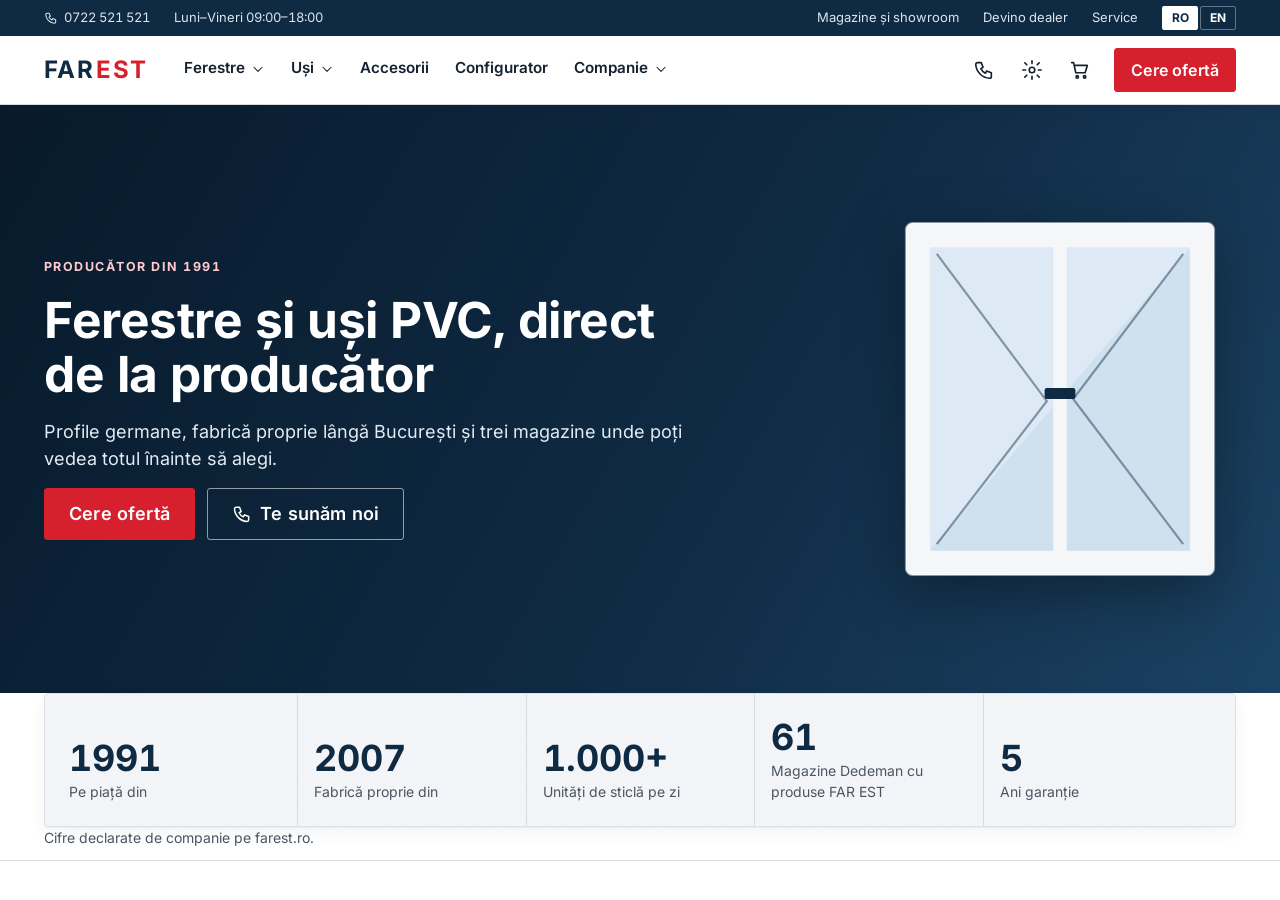
==== mockup/corporate/index.html @ a94e7048 "WebMCP: publish the shop as a tool contract (navigator.modelContext) for in-browser AI agents; sw v4" ====
<!doctype html>
<html lang="ro" data-ambient="off" data-skin="corporate">
<head>
<meta charset="utf-8">
<!-- Same app, different skin. Paths are relative to the parent folder; clicks on #hash links are handled in corporate/js/skin.js. -->
<base href="../">
<meta name="viewport" content="width=device-width, initial-scale=1">
<title>FAR EST · Corporate</title>
<meta name="robots" content="noindex, nofollow">
<meta name="description" content="Corporate design variant of the FAR EST windows and doors webshop.">
<meta name="theme-color" content="#0f2a43">
<script>/* before the first paint: the attributes applyEnv() (js/app.js) sets from data/config.js layouts, so the frame, header and tab bar are laid out once and do not move when the app boots */
(function(){var d=document.documentElement,s={};try{s=JSON.parse(localStorage.getItem('farest.corp.v1'))||{}}catch(e){}
var w=innerWidth,l=s.layout||'auto',e=l!=='auto'?l:w>=1100?'wide':w>=700?'regular':'compact',W={compact:420,regular:860,wide:1280};
d.dataset.layout=l;d.dataset.eff=e;d.dataset.nav=e==='compact'?'tabs':'bar';d.style.setProperty('--cols',{compact:1,regular:2,wide:3}[e]);d.style.setProperty('--frame-w',l==='auto'?'100%':W[l]+'px');})();</script>
<link rel="manifest" href="manifest.webmanifest">
<link rel="icon" href="icons/icon.svg" type="image/svg+xml">
<link rel="apple-touch-icon" href="icons/icon.svg">
<link rel="stylesheet" href="css/fonts.css">
<link rel="stylesheet" href="css/tokens.css">
<link rel="stylesheet" href="css/base.css">
<link rel="stylesheet" href="css/surfaces.css">
<link rel="stylesheet" href="css/layout.css">
<link rel="stylesheet" href="css/components.css">
<link rel="stylesheet" href="css/overlays.css">
<link rel="stylesheet" href="css/configurator.css">
<link rel="stylesheet" href="css/glass.css">
<link rel="stylesheet" href="css/chrome.css">
<link rel="stylesheet" href="css/motion.css">
<link rel="stylesheet" href="corporate/css/corporate.css">
</head>
<body>
<div id="device">
  <div id="frame">
    <a class="skip" href="#view" data-action="skip">Skip</a>
    <header id="top" class="top acrylic thick"></header>
    <main id="view" tabindex="-1"></main>
    <footer id="foot" class="foot"></footer>
    <nav id="tabs" class="tabs acrylic thick" aria-label="Main"></nav>
  </div>
  <div id="overlays"></div>
  <div id="toasts" aria-live="polite"></div>
</div>
<script src="data/config.js"></script>
<script src="data/catalog.js"></script>
<script src="data/content.js"></script>
<script src="corporate/js/skin.js"></script>
<script src="js/core/util.js"></script>
<script src="js/core/parse.js"></script>
<script src="js/core/store.js"></script>
<script src="js/core/loader.js"></script>
<script src="js/core/i18n.js"></script>
<script src="js/core/api.js"></script>
<script src="js/core/router.js"></script>
<script src="js/core/actions.js"></script>
<script src="js/ui/icons.js"></script>
<script src="js/ui/ambient.js"></script>
<script src="js/ui/glass.js"></script>
<script src="js/ui/chrome.js"></script>
<script src="js/ui/motion.js"></script>
<script src="js/ui/toast.js"></script>
<script src="js/ui/overlay.js"></script>
<script src="js/ui/components.js"></script>
<script src="js/views/overlays.js"></script>
<script src="js/cfg/rules.js"></script>
<script src="js/cfg/draw.js"></script>
<script src="js/cfg/projects.js"></script>
<script src="js/views/pages.js"></script>
<script src="js/views/configurator.js"></script>
<script src="corporate/js/header.js"></script>
<script src="corporate/js/home.js"></script>
<script src="js/app.js"></script>
<script src="js/core/webmcp.js"></script>
</body>
</html>
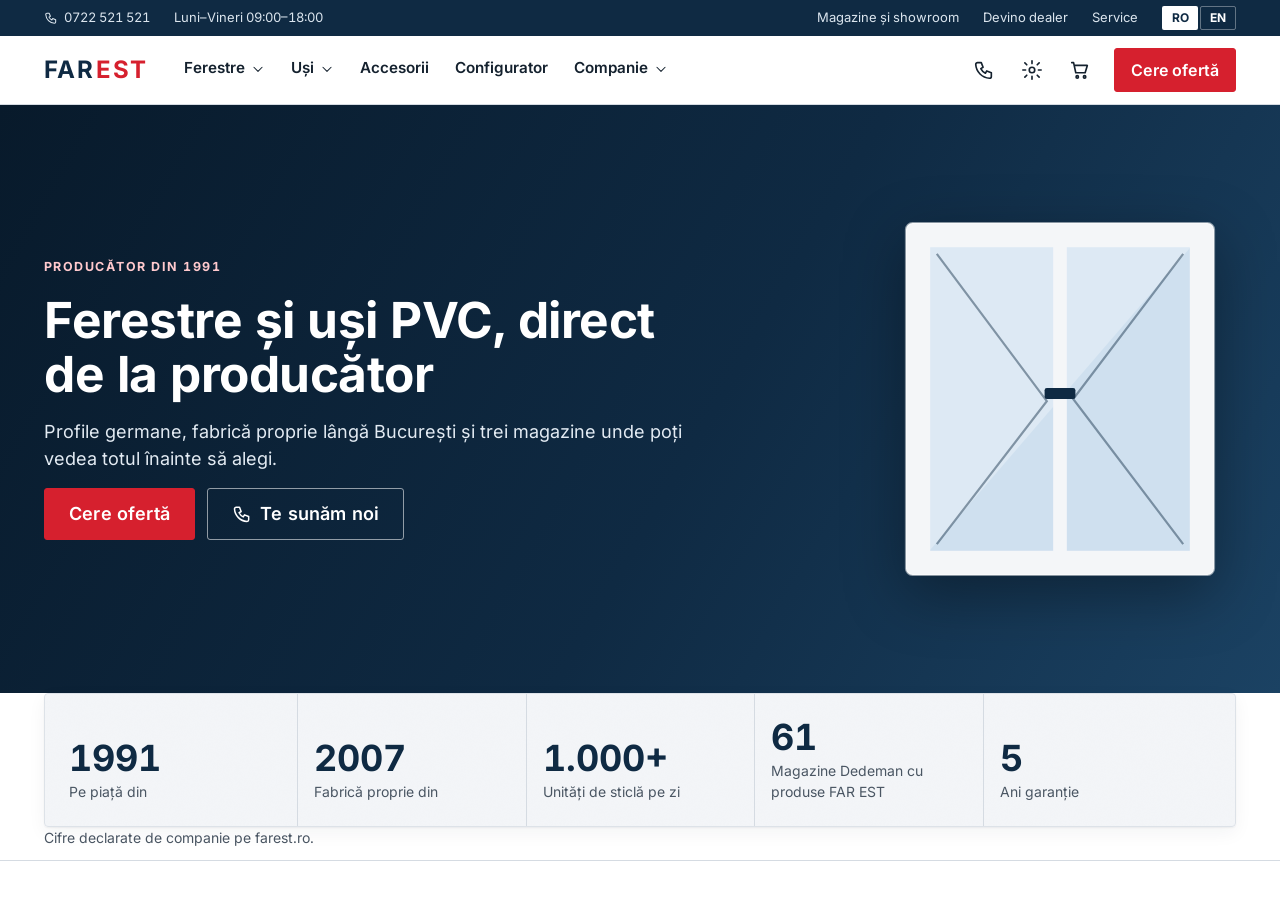
==== commit 61a73517: "Merge flat-probe: better glass/flat detection; sw v54 Co-Authored-By: Claude Opus 5.5 <noreply@anthr" ====
--- a/mockup/corporate/index.html
+++ b/mockup/corporate/index.html
@@ -12,8 +12,11 @@
 <script>/* before the first paint: the attributes applyEnv() (js/app.js) sets from data/config.js layouts, so the frame, header and tab bar are laid out once and do not move when the app boots */
 (function(){var d=document.documentElement,s={};try{s=JSON.parse(localStorage.getItem('farest.corp.v1'))||{}}catch(e){}
 var w=innerWidth,l=s.layout||'auto',e=l!=='auto'?l:w>=1100?'wide':w>=700?'regular':'compact',W={compact:420,regular:860,wide:1280};
-d.dataset.layout=l;d.dataset.eff=e;d.dataset.nav=e==='compact'?'tabs':'bar';d.style.setProperty('--cols',{compact:1,regular:2,wide:3}[e]);d.style.setProperty('--frame-w',l==='auto'?'100%':W[l]+'px');})();</script>
+d.dataset.layout=l;d.dataset.eff=e;d.dataset.nav=e==='compact'?'tabs':'bar';d.style.setProperty('--cols',{compact:1,regular:2,wide:3}[e]);d.style.setProperty('--frame-w',l==='auto'?'100%':W[l]+'px');if(s.surface==='flat'||(s.surface!=='glass'&&s.slowUntil>Date.now()))d.setAttribute('data-flat','');})();</script>
 <link rel="manifest" href="manifest.webmanifest">
+<!-- boot data (FE.config.content, read by FE.loadAll): fetched in parallel with the scripts instead of after them -->
+<script>/* Safari (WebKit) does not reuse fetch preloads for fetch() and downloads them twice, so they are added only elsewhere */
+if(!/^Apple/.test(navigator.vendor))['products.csv','configurator.json','api-contract.json','shops.yaml','offers.json','faq.yaml','site-images.yaml'].forEach(function(f){var l=document.createElement('link');l.rel='preload';l.as='fetch';l.crossOrigin='';l.href='content/'+f;document.head.appendChild(l);});</script>
 <link rel="icon" href="icons/icon.svg" type="image/svg+xml">
 <link rel="apple-touch-icon" href="icons/icon.svg">
 <link rel="stylesheet" href="css/fonts.css">
@@ -41,35 +44,37 @@
   <div id="overlays"></div>
   <div id="toasts" aria-live="polite"></div>
 </div>
-<script src="data/config.js"></script>
-<script src="data/catalog.js"></script>
-<script src="data/content.js"></script>
-<script src="corporate/js/skin.js"></script>
-<script src="js/core/util.js"></script>
-<script src="js/core/parse.js"></script>
-<script src="js/core/store.js"></script>
-<script src="js/core/loader.js"></script>
-<script src="js/core/i18n.js"></script>
-<script src="js/core/api.js"></script>
-<script src="js/core/router.js"></script>
-<script src="js/core/actions.js"></script>
-<script src="js/ui/icons.js"></script>
-<script src="js/ui/ambient.js"></script>
-<script src="js/ui/glass.js"></script>
-<script src="js/ui/chrome.js"></script>
-<script src="js/ui/motion.js"></script>
-<script src="js/ui/toast.js"></script>
-<script src="js/ui/overlay.js"></script>
-<script src="js/ui/components.js"></script>
-<script src="js/views/overlays.js"></script>
-<script src="js/cfg/rules.js"></script>
-<script src="js/cfg/draw.js"></script>
-<script src="js/cfg/projects.js"></script>
-<script src="js/views/pages.js"></script>
-<script src="js/views/configurator.js"></script>
-<script src="corporate/js/header.js"></script>
-<script src="corporate/js/home.js"></script>
-<script src="js/app.js"></script>
-<script src="js/core/webmcp.js"></script>
+<script defer src="data/config.js"></script>
+<script defer src="data/catalog.js"></script>
+<script defer src="data/content.js"></script>
+<script defer src="corporate/js/skin.js"></script>
+<script defer src="js/core/util.js"></script>
+<script defer src="js/core/parse.js"></script>
+<script defer src="js/core/store.js"></script>
+<script defer src="js/core/loader.js"></script>
+<script defer src="js/core/contract.js"></script>
+<script defer src="js/core/i18n.js"></script>
+<script defer src="js/core/api.js"></script>
+<script defer src="js/core/prices.js"></script>
+<script defer src="js/core/router.js"></script>
+<script defer src="js/core/actions.js"></script>
+<script defer src="js/ui/icons.js"></script>
+<script defer src="js/ui/ambient.js"></script>
+<script defer src="js/ui/glass.js"></script>
+<script defer src="js/ui/chrome.js"></script>
+<script defer src="js/ui/pull.js"></script>
+<script defer src="js/ui/motion.js"></script>
+<script defer src="js/ui/toast.js"></script>
+<script defer src="js/ui/overlay.js"></script>
+<script defer src="js/ui/components.js"></script>
+<script defer src="js/views/overlays.js"></script>
+<script defer src="js/cfg/rules.js"></script>
+<script defer src="js/cfg/draw.js"></script>
+<script defer src="js/cfg/projects.js"></script>
+<script defer src="js/views/pages.js"></script>
+<script defer src="js/views/configurator.js"></script>
+<script defer src="corporate/js/header.js"></script>
+<script defer src="corporate/js/home.js"></script>
+<script defer src="js/app.js"></script>
 </body>
 </html>
